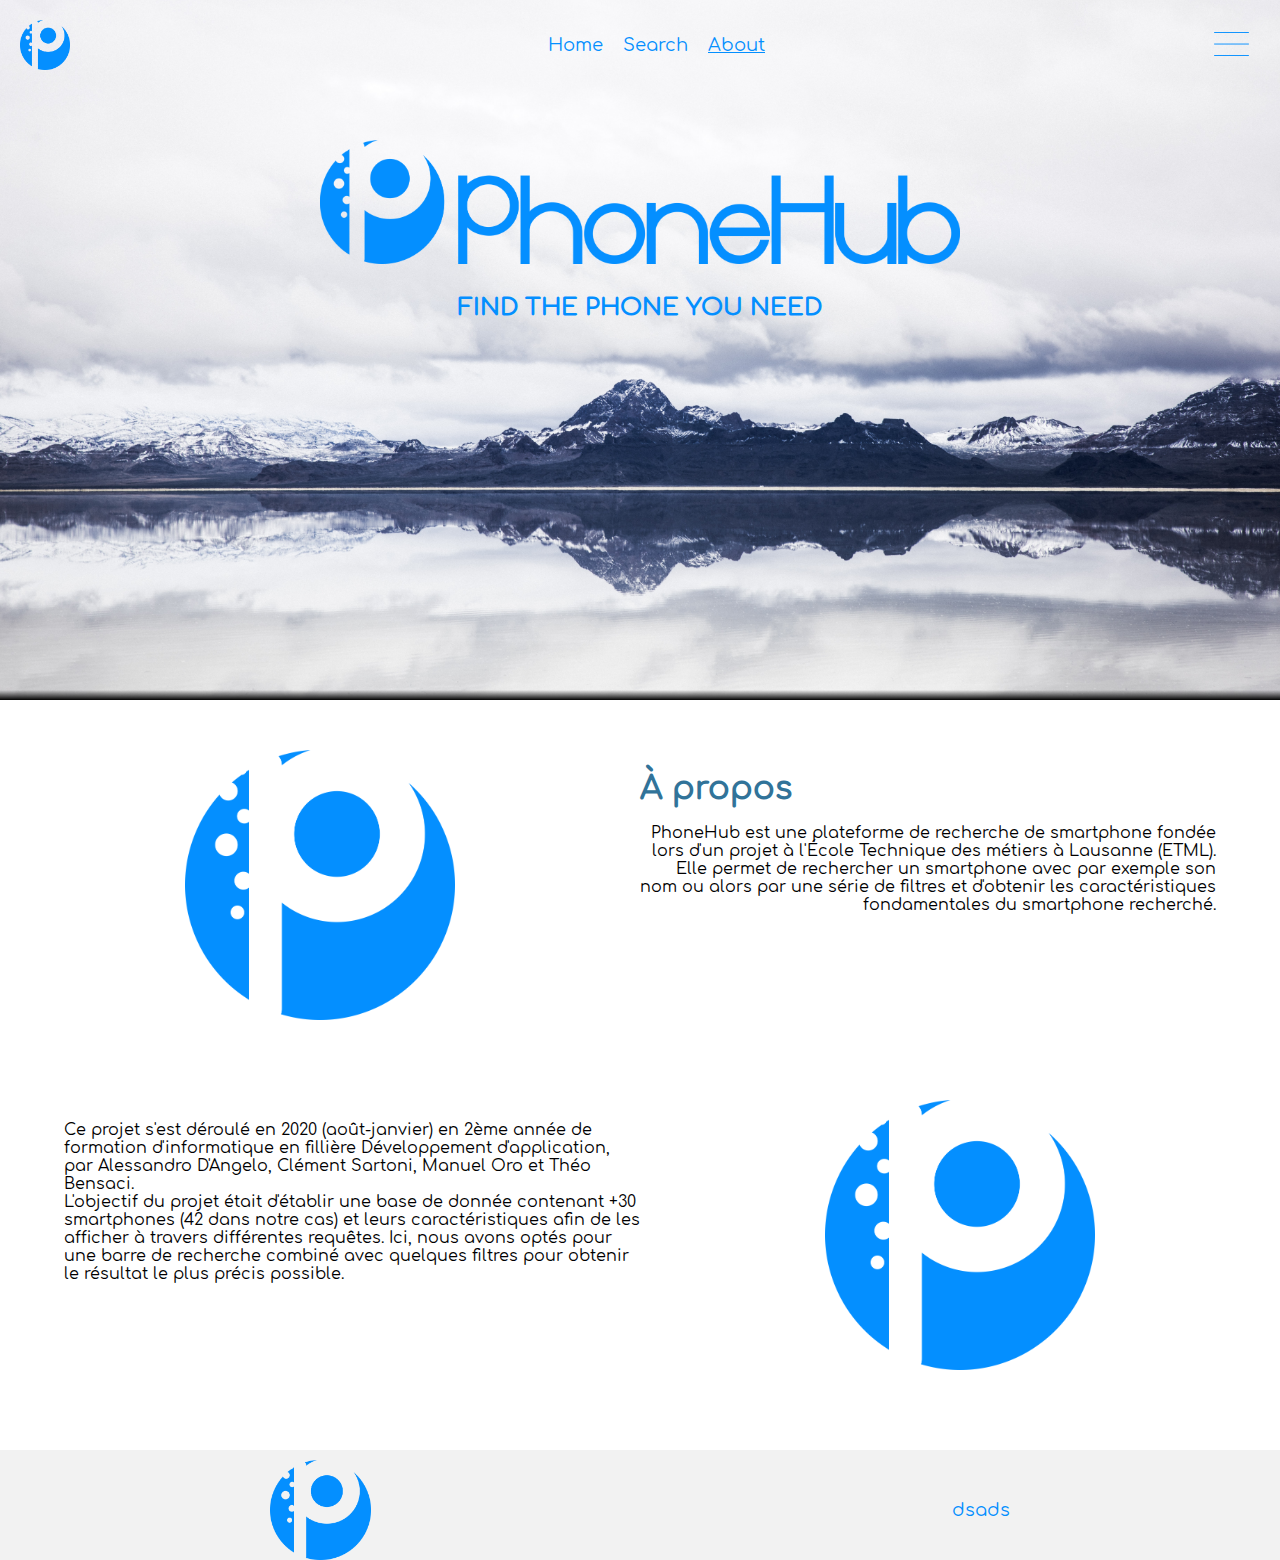
==== NewSiteProjetSQL/html/about.html @ b813f968 "Added about page and links to the page in the menu (in home, search,...)" ====
<!DOCTYPE html>
<html lang="fr">
    <head>
        <!--
            By      : Theo Bensaci
            Date        : 12.11.2020
            Desc : Home Page for PhoneHub
        -->
        <title>PhoneHub Home</title>
        <meta charset="utf-8">
        <link rel="stylesheet" type="text/css" href="../css/style.css">
        <script src="../js/HomeFunction.js"></script> 
        <script src="../js/PhoneSlotClass.js"></script>
        <script src="../js/GenGlobalEllement.js"></script>
    </head>
    <body onload="genPhoneListe(); GenEllement();">
        <div id="Container">
            <div id="FirstView">
                <div class="Menu">
                    <img id="ShortLogo" src="../oder/Image/LogoShort.png" alt="PhoneHub short logo">
                    <ul>
                        <li><a href="../html/home.html">Home</a></li>
                        <li><a href="../html/Search.html">Search</a></li>
                        <li><a id="Selected" href="../html/about.html">About</a></li>
                    </ul>
                    <button><img id="MenuIcon" src="../oder/Image/MenuIcon.png" alt="Menu icon"></button>
                </div>
                <div id="SearchTitle">
                    <img id="LongLogo" src="../oder/Image/LogoLong.png" width="50%" alt="PhoneHub long logo">
                    <h2 id="SubTitle">FIND THE PHONE YOU NEED</h2>
                </div>
                <div id="Shadow"></div>
            </div>
            </div>
            <div id="HomeAbout">
                <div class="AboutParagraphe">
                    <div id="Image">
                        <img src="../oder/Image/LogoShort.png" alt="Logo">
                    </div>
                    <div id="Text">
                        <h1 style="color: #317399;">&Agrave; propos</h1>
                        <p style="text-align: right;"><br>PhoneHub est une plateforme de recherche de smartphone fond&eacute;e lors d'un projet &agrave; l'&Eacute;cole Technique des m&eacute;tiers &agrave; Lausanne (ETML).<br>Elle permet de rechercher un smartphone avec par exemple son nom ou alors par une s&eacute;rie de filtres et d'obtenir les caract&eacute;ristiques fondamentales du smartphone recherch&eacute;.</p>
                        <p>&nbsp;</p>
                        <p style="text-align: right;"></p>
                    </div>
                </div>
                <div class="AboutParagraphe">
                    <div id="TextLeft">
                        <h1></h1>
                        <div id="Txt">
                            <p style="text-align: left;">
                                Ce projet s'est d&eacute;roul&eacute; en 2020 (ao&ucirc;t-janvier) en 2&egrave;me ann&eacute;e de formation d'informatique en fillière Développement d'application, par Alessandro D'Angelo, Cl&eacute;ment Sartoni, Manuel Oro et Th&eacute;o Bensaci.<br>L'objectif du projet &eacute;tait d'&eacute;tablir une base de donn&eacute;e contenant +30 smartphones (42 dans notre cas) et leurs caract&eacute;ristiques afin de les afficher &agrave; travers diff&eacute;rentes requ&ecirc;tes. Ici, nous avons opt&eacute;s pour une barre de recherche combin&eacute; avec quelques filtres pour obtenir le r&eacute;sultat le plus pr&eacute;cis possible.
                            </p>
                        <p>&nbsp;</p>
                        </div>
                    </div>
                    <div id="Image">
                        <img src="../oder/Image/LogoShort.png" alt="Logo">
                    </div>
                </div>
            </div>
            <footer>
            </footer>
        </div>
    </body>
</html>
---- NewSiteProjetSQL/css/style.css ----
/*
    ETML
    By : Theo Bensaci
    Date : 24.11.2020
    Desc : style du site "PhoneHub"
*/

/* Graphical Chart Setup */
    :root{
        --fontColor: #048FFF;
        --borderColor: #00549A;
    }
    /* Font Set-up */
    @font-face {
        font-family: PhoneHubFont;
        src: url("../oder/Font/Comfortaa.ttf");
    }


/* style setup */
body{
    margin: 0;
}

#Container{
    margin: 0;
    padding: 0;
    font-family: PhoneHubFont;
}
    #FirstView{
        background-image: url("../oder/Image/BackGroundFirstViewDiv.jpg");
        background-size: 100%;
        background-position: center;
        margin: 0;
        height: 700px;
        display: flex;
        flex-direction: column;
        position: relative;
    }


        .Menu{
            display: flex;
            height: 50px;
            justify-items: center;
            justify-content: space-between;
            margin: 20px;
        }
        .Menu ul{
            display: flex;
            margin:0;
            list-style-type: none;
            font-style: normal;
            font-family: PhoneHubFont;
            font-size: large;
            color: var(--fontColor);
        }
        .Menu ul li {
            margin: 10px;
            text-align: center;
            align-self: center;
        }
        .Menu ul li a{
            color: var(--fontColor);
            text-decoration: none;
        }
        .Menu ul li #Selected{
            color: var(--fontColor);
            text-decoration: underline;
        }
        .Menu button{
            background-color: transparent;
            border-style: none;
        }
        .Menu #ShortLogo{
            width: 50px;
            height: 50px;
        }


        #SearchTitle{
            display: flex;
            flex-direction: column;
            align-items: center;
            margin-top: 50px;
        }
            #SearchTitle #SubTitle{
                margin-top: 30px;
                list-style-type: none;
                font-style: normal;
                font-family: PhoneHubFont;
                color: var(--fontColor);
            }
#Search{
    display: flex;
    justify-content: space-between;
    align-items: center;

    background-color: white;
    border-radius: 50px;
    border-color: var(--borderColor);
    border-width: 5px;
    border-style: solid;
    height: 40px;
    width: 50%;
    padding-left: 10px;
    padding-right: 10px;
}
    #Search img{
        height: 30px;
    }
    #Search button{
        background-color: transparent;
        border-style: none;
    }
    #Search input{
        background-color: transparent;
        border-style: none;
        width: 95%;
        font-style: normal;
        font-family: PhoneHubFont;
        color: var(--fontColor);
        font-size: medium;
    }

        #Shadow{
            position: absolute;
            bottom: 0px;
            width: 100%;
            background: rgb(0,0,0) 0%;
            background: linear-gradient(0deg, rgba(0,0,0,1) 0%, rgba(0,0,0,0) 100%);
            height: 10px;
        }
    #PhoneShow{
        background-image: url("../oder/Image/PhoneShowBackground1.jpg");
        background-size: 100%;
        background-position: center;
        margin: 0;
        display: flex;
        flex-direction: column;
        position: relative;
        justify-content: center;
        height: 600px;
        font-style: normal;
        font-family: PhoneHubFont;
        color: white;
        font-size: medium;

        position: relative;
    }
        #PhoneShow #PhoneWindow{
            display: flex;
            justify-content: space-between;
        }
            #PhoneShow #PhoneWindow .switch{
                background-color: transparent;
                border-style: none;
                transition-duration: 0.4s;
                cursor: pointer;

                --bntSize:25px;
                --bntColor: rgba(255, 255, 255, 0.5);
            }
            #PhoneShow #PhoneWindow .switch:hover{
                background-color: transparent;
                border-style: none;

                --bntColor: white;
            }
            #PhoneShow #PhoneWindow .switch .arrow-left{
                width: 0; 
                height: 0; 
                border-top: var(--bntSize) solid transparent;
                border-bottom: var(--bntSize) solid transparent; 
                
                border-right:var(--bntSize) solid var(--bntColor); 
            }
            #PhoneShow #PhoneWindow .switch .arrow-right{
                width: 0; 
                height: 0; 
                border-top: var(--bntSize) solid transparent;
                border-bottom: var(--bntSize) solid transparent; 
                
                border-left:var(--bntSize) solid var(--bntColor); 
            }

            #PhoneShow #PhoneWindow #PhoneInfo{
                display: flex;
                width: 100%;
            }
                #PhoneShow #PhoneWindow #PhoneInfo #Desc{
                    display: flex;
                    flex-direction: column;
                }
                #PhoneShow #PhoneWindow #PhoneInfo #Desc h1{
                    font-size: 50px;
                }
                #PhoneShow #PhoneWindow #PhoneInfo #Desc h2{
                    margin: 5px;
                    font-weight: normal;
                }
                #PhoneShow #PhoneWindow #PhoneInfo a #PhoneImage{
                    width: 500px;
                    height: 500px;
                }

        #PhoneShow #Price{
            position: absolute;
            bottom: 50px;
            right: 5%;
            font-size: 40px;
            margin: 0;
        }

        #PhoneShow #PageView{
            display: flex;
            justify-content: center;
            align-items: center;
        }
            #PhoneShow #PageView .PageBnt{
                --size:20px;
                height: var(--size);
                width: var(--size);
                border-radius: 90px;
                border-style: none;
                margin: 10px;
                background-color: rgb(204, 204, 204);

                transition-duration: 0.4s;
                cursor: pointer;
            }
                #PhoneShow #PageView .PageBnt:hover{
                    --size:30px;
                    height: var(--size);
                    width: var(--size);
                    background-color: white;
                }

                #PhoneShow #PageView #Selected{
                    --size:30px;
                    height: var(--size);
                    width: var(--size);
                    background-color: white;
                }

    #PhoneList{
        padding-top: 20px;
        background-color: #F2F2F2;
        background-size: 100%;
        background-position: bottom;
        display: flex;
        width: 100%;
        flex-direction: column;
    }
        #PhoneSwitch{
            display: flex;
            width: 100%;
            justify-content: space-between;
        }
            #PhoneSwitch #PhoneContender{
                display: flex;
                width: 90%;
                justify-content: space-between;
            }
            #PhoneList .switch{
                background-color: transparent;
                border-style: none;
                transition-duration: 0.4s;
                cursor: pointer;

                --bntSize:25px;
                --bntColor:  #048eff6e;

            }
            #PhoneList .switch:hover{
                background-color: transparent;
                border-style: none;

                --bntColor:  #048FFF;
            }
            #PhoneList .switch .arrow-left{
                width: 0; 
                height: 0; 
                border-top: var(--bntSize) solid transparent;
                border-bottom: var(--bntSize) solid transparent; 
                
                border-right:var(--bntSize) solid var(--bntColor); 
            }
             .switch .arrow-right{
                width: 0; 
                height: 0; 
                border-top: var(--bntSize) solid transparent;
                border-bottom: var(--bntSize) solid transparent; 
                
                border-left:var(--bntSize) solid var(--bntColor); 
            }
            #PhoneList #PageView{
                display: flex;
                justify-content: center;
                align-items: center;
            }
            #PhoneList  #PageView .PageBnt{
                    --size:20px;
                    height: var(--size);
                    width: var(--size);
                    border-radius: 90px;
                    border-style: none;
                    margin: 10px;
                    background-color: #048eff6e;
    
                    transition-duration: 0.4s;
                    cursor: pointer;
                }
                #PhoneList #PageView .PageBnt:hover{
                        --size:25px;
                        height: var(--size);
                        width: var(--size);
                        background-color: #048FFF;
                    }
    
                    #PhoneList  #PageView #Selected{
                        --size:25px;
                        height: var(--size);
                        width: var(--size);
                        background-color: #048FFF;
                    }
        #Wave{
            width: 100%;
            height: 150px;
            background-image: url("../oder/Image/WavebackGround.png");
            background-size: 100%;
            background-repeat: repeat-x;
        }
    #HomeAbout{
        background-color: white;
        width: 100%;
        height: 700px;
    }
    
            
.PhoneSlots{
    padding-top: 10px;
    background-color: white;
    border-radius: 50px;
    display: flex;
    flex-direction: column;
    align-items: center;
    font-style: normal;
    font-family: PhoneHubFont;
    color: var(--fontColor);
    margin: 20px;
    animation-name: Spawn;
    animation-duration: 1s;
}
@keyframes Spawn {
    from {opacity: 0; transform: translateY(20px);}
    to {opacity: 1;transform: translateY(0);}
}
    .PhoneSlots img{
        width: 300px;
        height: 300px;
    }
    .PhoneSlots a{
        color: var(--fontColor);
        margin:0;
        justify-content: start;
    }
    .PhoneSlots h3{
        margin: 10px;
    }
    .PhoneSlots h2{
        margin:0;
        margin-bottom: 10px; 
    }

.AboutParagraphe{
    display: flex;
    align-content: center;
    font-style: normal;
    font-family: PhoneHubFont;
    justify-content: center;
    height: 300px;
    width: 100%;
    margin-top: 50px;
}
    .AboutParagraphe #Image{
        width: 50%;
        display: flex;
        flex-direction: column;
        align-items: center;
    }
        .AboutParagraphe #Image img{
            height: 90%;
        }

    .AboutParagraphe #Text{
        width: 50%;
    }

        .AboutParagraphe #Text p{
            margin:0;
            width: 90%;
        }
        .AboutParagraphe #Text h1{
            margin-bottom:0;
        }

        .AboutParagraphe #TextLeft{
            width: 50%;
        }

            .AboutParagraphe #TextLeft #Txt p{
                margin:0;
                width: 90%;
                text-align: right;
                float: right;
            }
            .AboutParagraphe #TextLeft h1{
                margin-bottom:0;
                text-align: right;
            }

#SearchView{
    display: flex;
    flex-direction: column;
    position: relative;
    justify-content: center;
}
    #SearchView h1{
        color: var(--fontColor);
        text-align: center;
        margin: 100px;
    }
    #SearchView #FilterAndSearch{
        display: flex;
        padding: 20px;
        background-color: var(--fontColor);
    }
        #SearchView #FilterAndSearch #Filltrer{
            background-color: transparent;
            border-style: none;
            font-family: PhoneHubFont;
            color: white;
            font-size: larger;
        }
    #PhoneResult{
        background-color: #F2F2F2;
        min-height: 400px;
        display: flex;
        flex-wrap: wrap;
        justify-content: center;
        padding-left: 30px;
        padding-right: 30px;
    }

footer{
    width: 100%;
    background-color: #F2F2F2;
    padding-top:10px;
}
    footer div{
        display: flex;
        align-items: center;
        justify-content: space-around;
        height: 100%;
        width: 100%;
    }
    footer img{
        height: 100px;
    }
    footer ul{
        margin:0;
        list-style-type: none;
        font-style: normal;
        font-family: PhoneHubFont;
        font-size: large;
        color: var(--fontColor);
    }
    footer ul a {
        text-decoration: none;
        color: var(--fontColor);
    }


/*Default object Spawn*/
.CreateAnimation{
    animation-name: Create;
    animation-duration: 1s;
}
@keyframes Create {
    from {opacity: 0}
    to {opacity: 1}
}
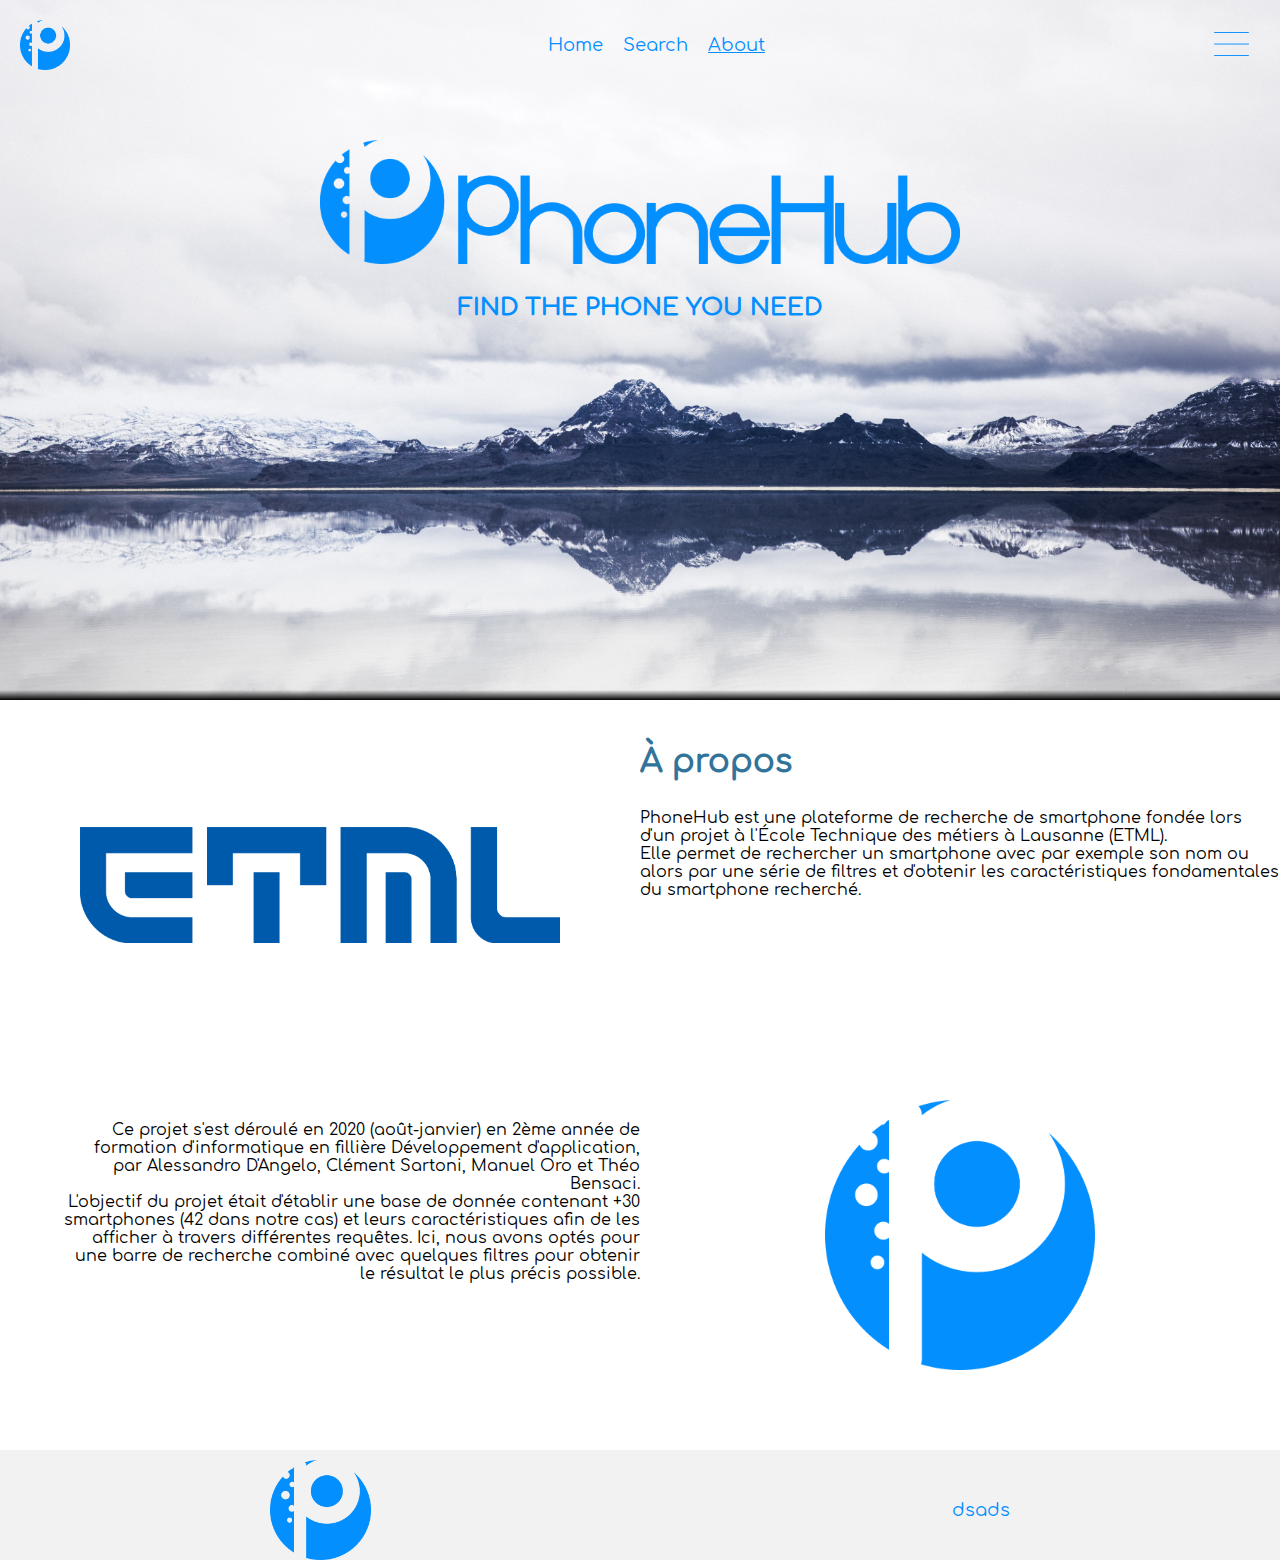
==== commit 97a2032e: "Aboute page added" ====
--- a/NewSiteProjetSQL/html/about.html
+++ b/NewSiteProjetSQL/html/about.html
@@ -2,9 +2,9 @@
 <html lang="fr">
     <head>
         <!--
-            By      : Theo Bensaci
-            Date        : 12.11.2020
-            Desc : Home Page for PhoneHub
+            By      : Alessandro D'Angelo
+            Date        : 09.12.2020
+            Desc : About Page for PhoneHub
         -->
         <title>PhoneHub Home</title>
         <meta charset="utf-8">
@@ -35,20 +35,21 @@
             <div id="HomeAbout">
                 <div class="AboutParagraphe">
                     <div id="Image">
-                        <img src="../oder/Image/LogoShort.png" alt="Logo">
+                        <img id="EtmlLogo" src="../oder/Image/etml.png" alt="ETML logo">
                     </div>
                     <div id="Text">
-                        <h1 style="color: #317399;">&Agrave; propos</h1>
-                        <p style="text-align: right;"><br>PhoneHub est une plateforme de recherche de smartphone fond&eacute;e lors d'un projet &agrave; l'&Eacute;cole Technique des m&eacute;tiers &agrave; Lausanne (ETML).<br>Elle permet de rechercher un smartphone avec par exemple son nom ou alors par une s&eacute;rie de filtres et d'obtenir les caract&eacute;ristiques fondamentales du smartphone recherch&eacute;.</p>
+                        <div id="AboutTitle">
+                            <h1 id ="AboutTitle" style="color: #317399;">&Agrave; propos</h1>
+                        </div>
+                        <p"><br>PhoneHub est une plateforme de recherche de smartphone fond&eacute;e lors d'un projet &agrave; l'&Eacute;cole Technique des m&eacute;tiers &agrave; Lausanne (ETML).<br>Elle permet de rechercher un smartphone avec par exemple son nom ou alors par une s&eacute;rie de filtres et d'obtenir les caract&eacute;ristiques fondamentales du smartphone recherch&eacute;.</p>
                         <p>&nbsp;</p>
-                        <p style="text-align: right;"></p>
                     </div>
                 </div>
                 <div class="AboutParagraphe">
                     <div id="TextLeft">
                         <h1></h1>
                         <div id="Txt">
-                            <p style="text-align: left;">
+                            <p>
                                 Ce projet s'est d&eacute;roul&eacute; en 2020 (ao&ucirc;t-janvier) en 2&egrave;me ann&eacute;e de formation d'informatique en fillière Développement d'application, par Alessandro D'Angelo, Cl&eacute;ment Sartoni, Manuel Oro et Th&eacute;o Bensaci.<br>L'objectif du projet &eacute;tait d'&eacute;tablir une base de donn&eacute;e contenant +30 smartphones (42 dans notre cas) et leurs caract&eacute;ristiques afin de les afficher &agrave; travers diff&eacute;rentes requ&ecirc;tes. Ici, nous avons opt&eacute;s pour une barre de recherche combin&eacute; avec quelques filtres pour obtenir le r&eacute;sultat le plus pr&eacute;cis possible.
                             </p>
                         <p>&nbsp;</p>
--- a/NewSiteProjetSQL/css/style.css
+++ b/NewSiteProjetSQL/css/style.css
@@ -76,7 +76,11 @@
             width: 50px;
             height: 50px;
         }
-
+        
+        #EtmlLogo{
+            width: 75%;
+            object-fit: contain;
+        }
 
         #SearchTitle{
             display: flex;
@@ -383,6 +387,11 @@
     width: 100%;
     margin-top: 50px;
 }
+
+    .AboutParagraphe #Text #AboutTitle{
+        margin: -100;
+    }
+
     .AboutParagraphe #Image{
         width: 50%;
         display: flex;
@@ -400,6 +409,10 @@
         .AboutParagraphe #Text p{
             margin:0;
             width: 90%;
+        }
+        .AboutParagraphe #AboutTitle h1{
+            margin-top: -1%;
+            padding-bottom:2%;
         }
         .AboutParagraphe #Text h1{
             margin-bottom:0;
